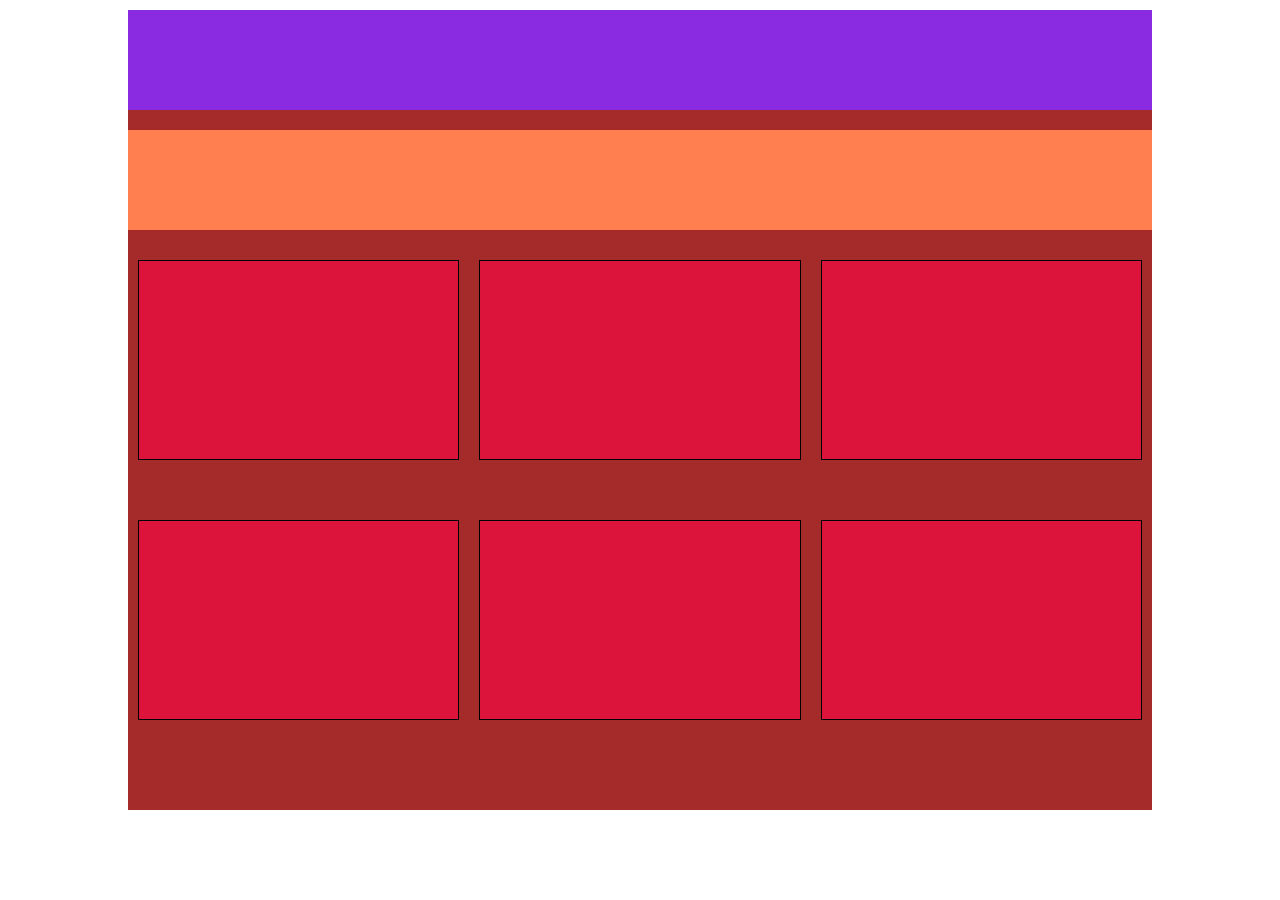
==== index.html @ a703d7e9 "Realizzazione struttura base con debug" ====
<!DOCTYPE html>
<html lang="en">
<head>
    <meta charset="UTF-8">
    <meta http-equiv="X-UA-Compatible" content="IE=edge">
    <meta name="viewport" content="width=device-width, initial-scale=1.0">
    <title>Document</title>
    <link rel="preconnect" href="https://fonts.googleapis.com">
    <link rel="preconnect" href="https://fonts.gstatic.com" crossorigin>
    <link href="https://fonts.googleapis.com/css2?family=Fredoka&family=Fredoka+One&family=Roboto+Condensed:wght@300;700&display=swap" rel="stylesheet">
    <link rel="stylesheet" href="css/style.css">
</head>
<body>
    <div class="container">
        <!-- intestazione -->
        <header>
            
        </header>

        <!-- main -->
        <main>
            <div class="intro">

            </div>

            <!-- section -->
            <section>
                <div class="card">
                </div>

                <div class="card">
                </div>

                <div class="card">
                </div>

                <div class="card">
                </div>

                <div class="card">
                </div>

                <div class="card">
                </div>
            </section>

        </main>
        <!-- chiusura main -->

    </div>
    
        
</body>
</html>
---- css/style.css ----
/* regole generali */
*{
    margin: 0;
    padding: 0;
    box-sizing: border-box;
}

body{
    font-family: 'Fredoka', sans-serif;
    font-family: 'Fredoka One', cursive;
    font-size: 14px;
}

.container{
    width: 80%;
    margin: 10px auto;
    /* debug */
    background-color: brown;
    height: 800px; 
}

/* regole header */
header{
    height: 100px;
    margin-bottom: 20px;
    /* debug */
    background-color: blueviolet;
}



/* regole main */
.intro{
    height: 100px;
    
    /* debug */
    background-color: coral;
}

.card{
    width: calc(100% / 3 - 20px);
    float: left;
    margin: 30px 10px;
    /* debug */
    background-color: crimson;
    height: 200px;
    border: 1px solid black;
}
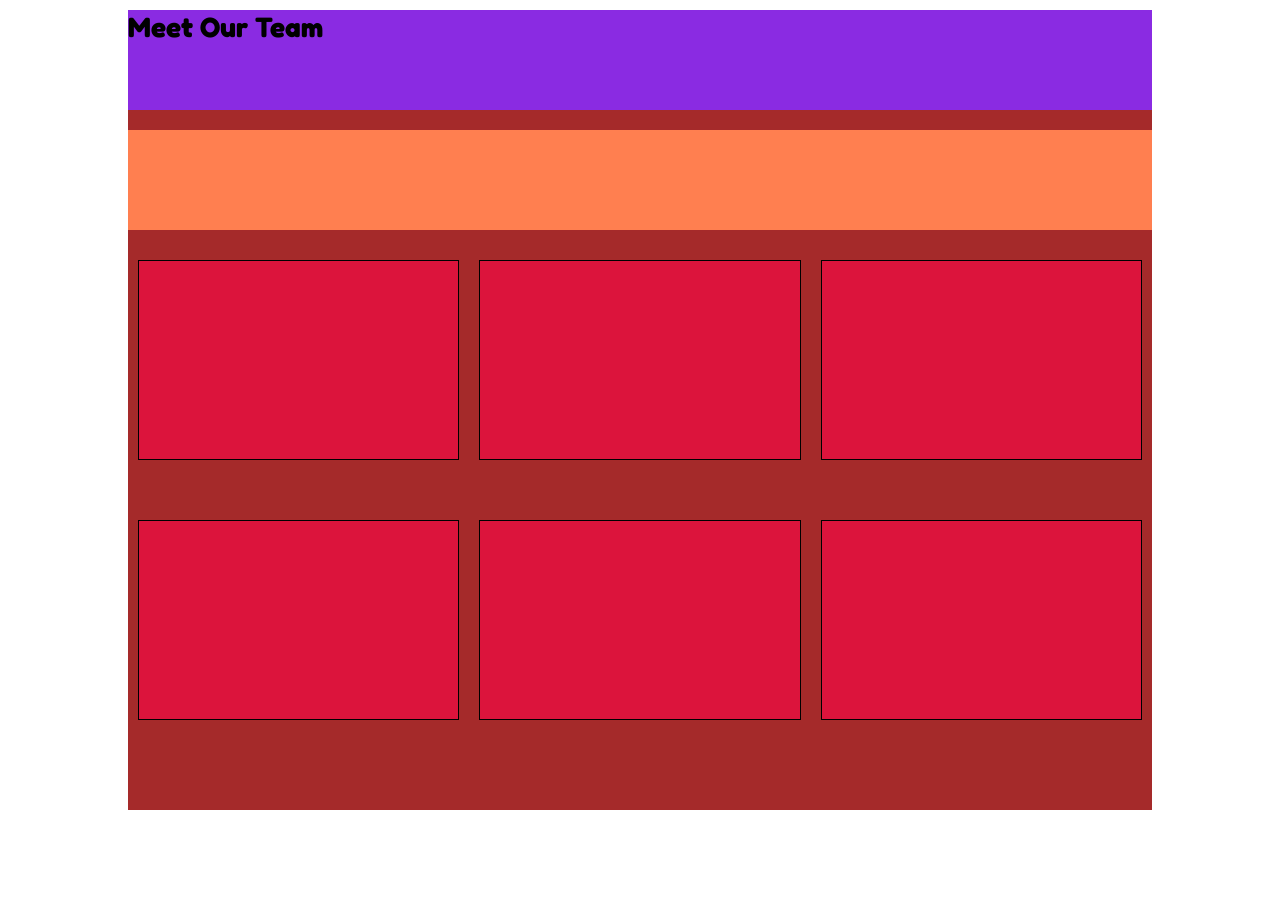
==== commit 7f8e77b7: "realizzazione header" ====
--- a/index.html
+++ b/index.html
@@ -14,7 +14,7 @@
     <div class="container">
         <!-- intestazione -->
         <header>
-            
+            <h1>Meet Our Team</h1>
         </header>
 
         <!-- main -->
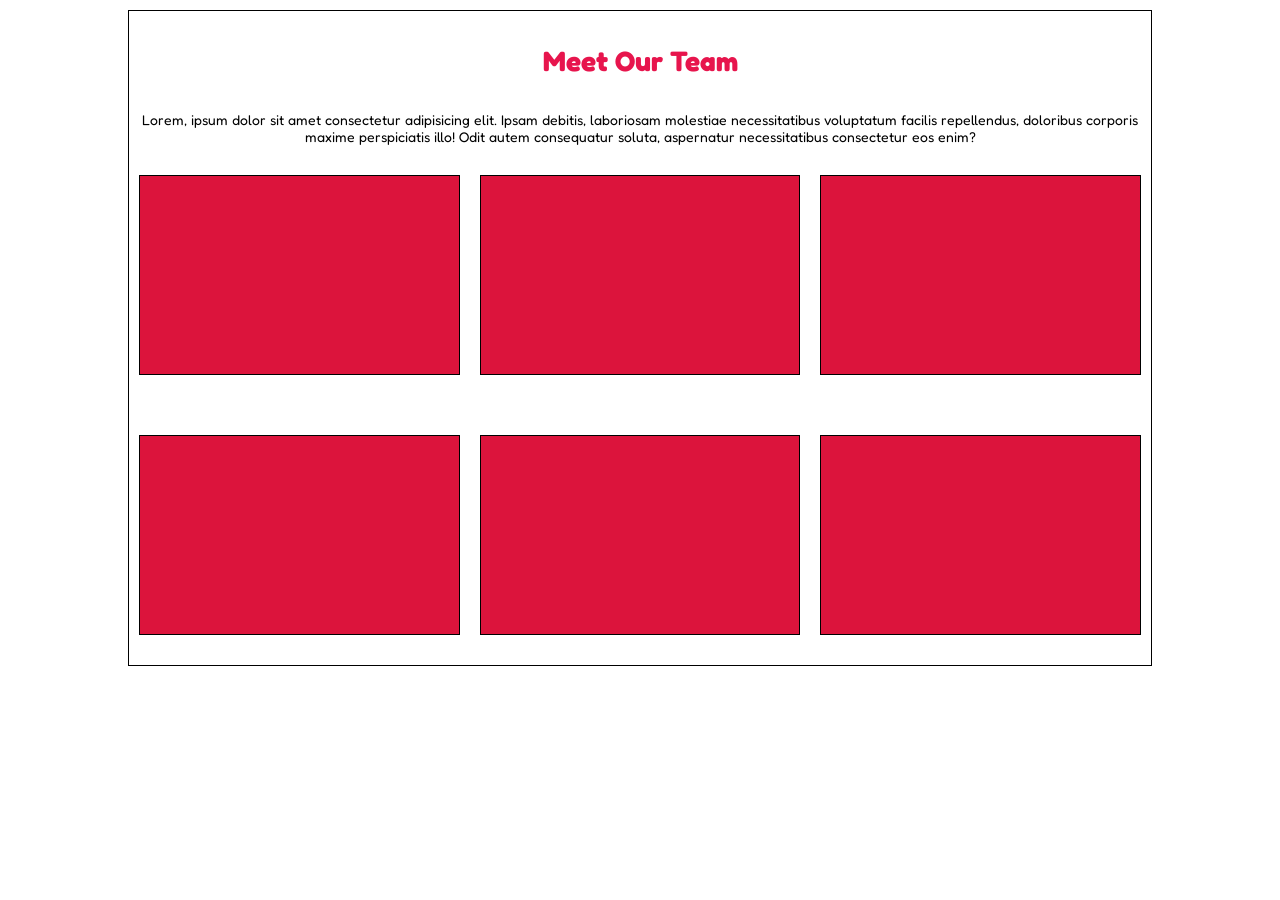
==== commit b0b672d6: "realizzazione section intro" ====
--- a/index.html
+++ b/index.html
@@ -20,7 +20,7 @@
         <!-- main -->
         <main>
             <div class="intro">
-
+                Lorem, ipsum dolor sit amet consectetur adipisicing elit. Ipsam debitis, laboriosam molestiae necessitatibus voluptatum facilis repellendus, doloribus corporis maxime perspiciatis illo! Odit autem consequatur soluta, aspernatur necessitatibus consectetur eos enim?
             </div>
 
             <!-- section -->
--- a/css/style.css
+++ b/css/style.css
@@ -15,26 +15,38 @@
     width: 80%;
     margin: 10px auto;
     /* debug */
-    background-color: brown;
-    height: 800px; 
+    border: 1px solid black;   
+}
+
+main::after{
+    clear: both;
+    content: "";
+    display: table;
 }
 
 /* regole header */
 header{
     height: 100px;
-    margin-bottom: 20px;
-    /* debug */
-    background-color: blueviolet;
 }
 
-
+header h1{
+    color: rgb(231, 21, 77);
+    line-height: 100px;
+    text-align: center;
+}
 
 /* regole main */
+
+section{
+    font-weight: normal;
+}
+
 .intro{
-    height: 100px;
-    
+    text-align: center;
     /* debug */
-    background-color: coral;
+    /* background-color: coral; */
+    /* border: 1px solid black; */
+    /* height: 100px; */
 }
 
 .card{
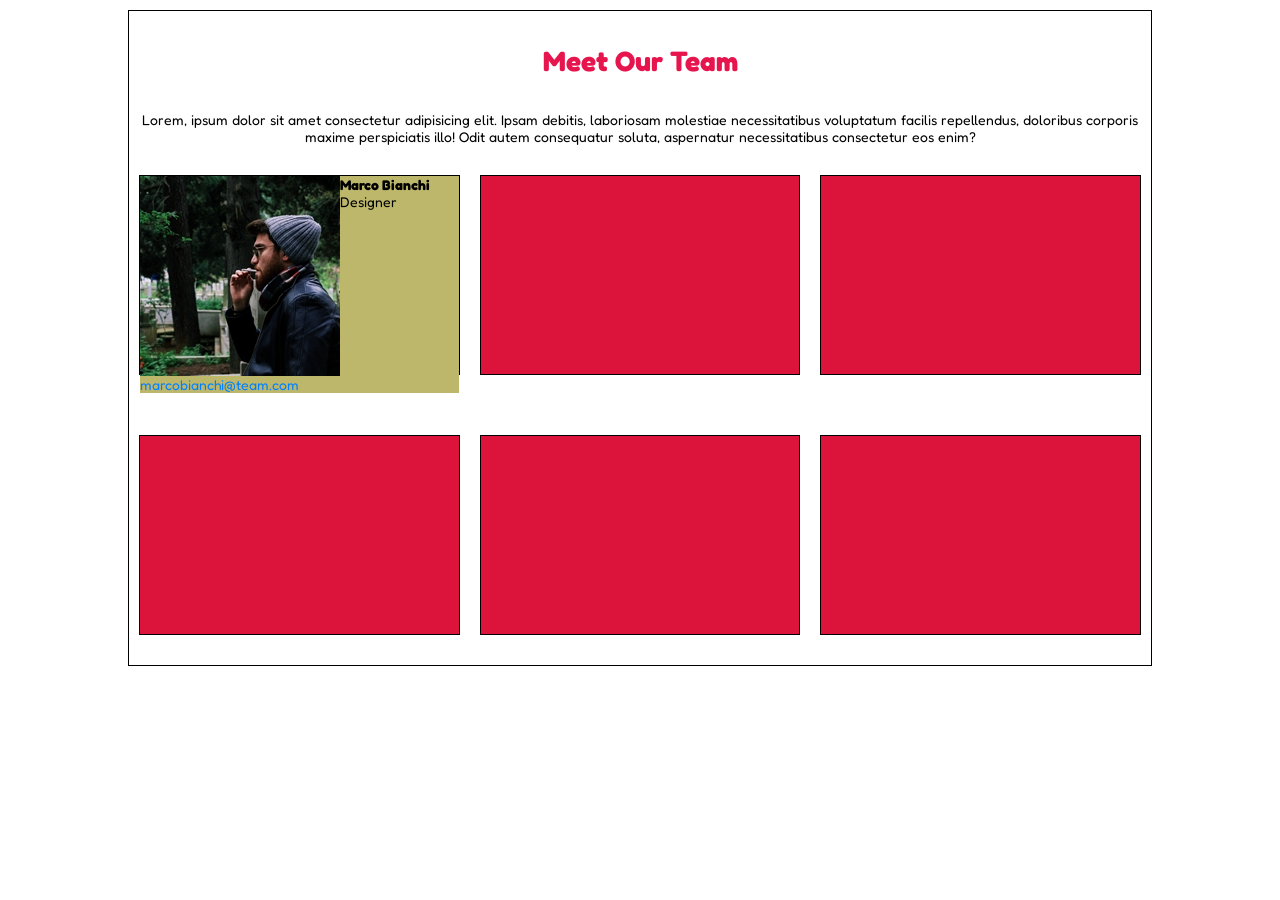
==== commit 21de7dc2: "modifica prima card" ====
--- a/index.html
+++ b/index.html
@@ -26,6 +26,12 @@
             <!-- section -->
             <section>
                 <div class="card">
+                    <img src="img/male1.png" alt="immagine uomo">
+                    <div class="presentazione">
+                        <h4>Marco Bianchi</h4>
+                        Designer
+                        <a href="#">marcobianchi@team.com</a>
+                    </div>
                 </div>
 
                 <div class="card">
--- a/css/style.css
+++ b/css/style.css
@@ -24,6 +24,10 @@
     display: table;
 }
 
+a{
+    text-decoration: none;
+}
+
 /* regole header */
 header{
     height: 100px;
@@ -43,10 +47,6 @@
 
 .intro{
     text-align: center;
-    /* debug */
-    /* background-color: coral; */
-    /* border: 1px solid black; */
-    /* height: 100px; */
 }
 
 .card{
@@ -58,3 +58,15 @@
     height: 200px;
     border: 1px solid black;
 }
+
+.card img{
+    float: left;
+}
+.card a{
+    color: rgb(0, 128, 255);
+    display: block;
+}
+
+.presentazione{
+    background-color: darkkhaki;
+}
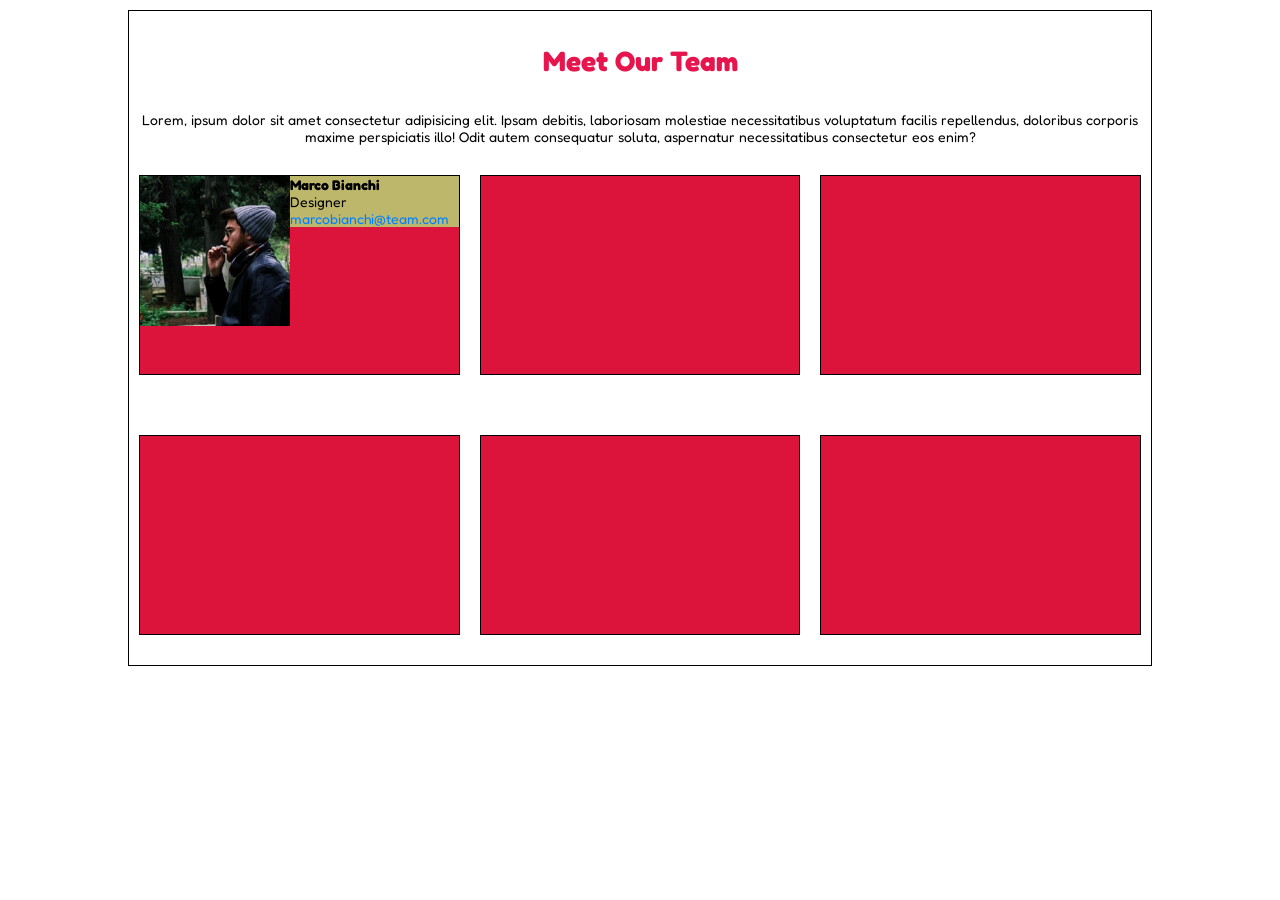
==== commit 8154ce50: "modifiche card" ====
--- a/index.html
+++ b/index.html
@@ -29,7 +29,7 @@
                     <img src="img/male1.png" alt="immagine uomo">
                     <div class="presentazione">
                         <h4>Marco Bianchi</h4>
-                        Designer
+                        <span>Designer</span> 
                         <a href="#">marcobianchi@team.com</a>
                     </div>
                 </div>
--- a/css/style.css
+++ b/css/style.css
@@ -61,6 +61,7 @@
 
 .card img{
     float: left;
+    height: 150px;
 }
 .card a{
     color: rgb(0, 128, 255);
@@ -69,4 +70,10 @@
 
 .presentazione{
     background-color: darkkhaki;
-}+
+}
+
+/* .presentazione span{
+    display: inline-block;
+    padding: 10px 0;
+} */
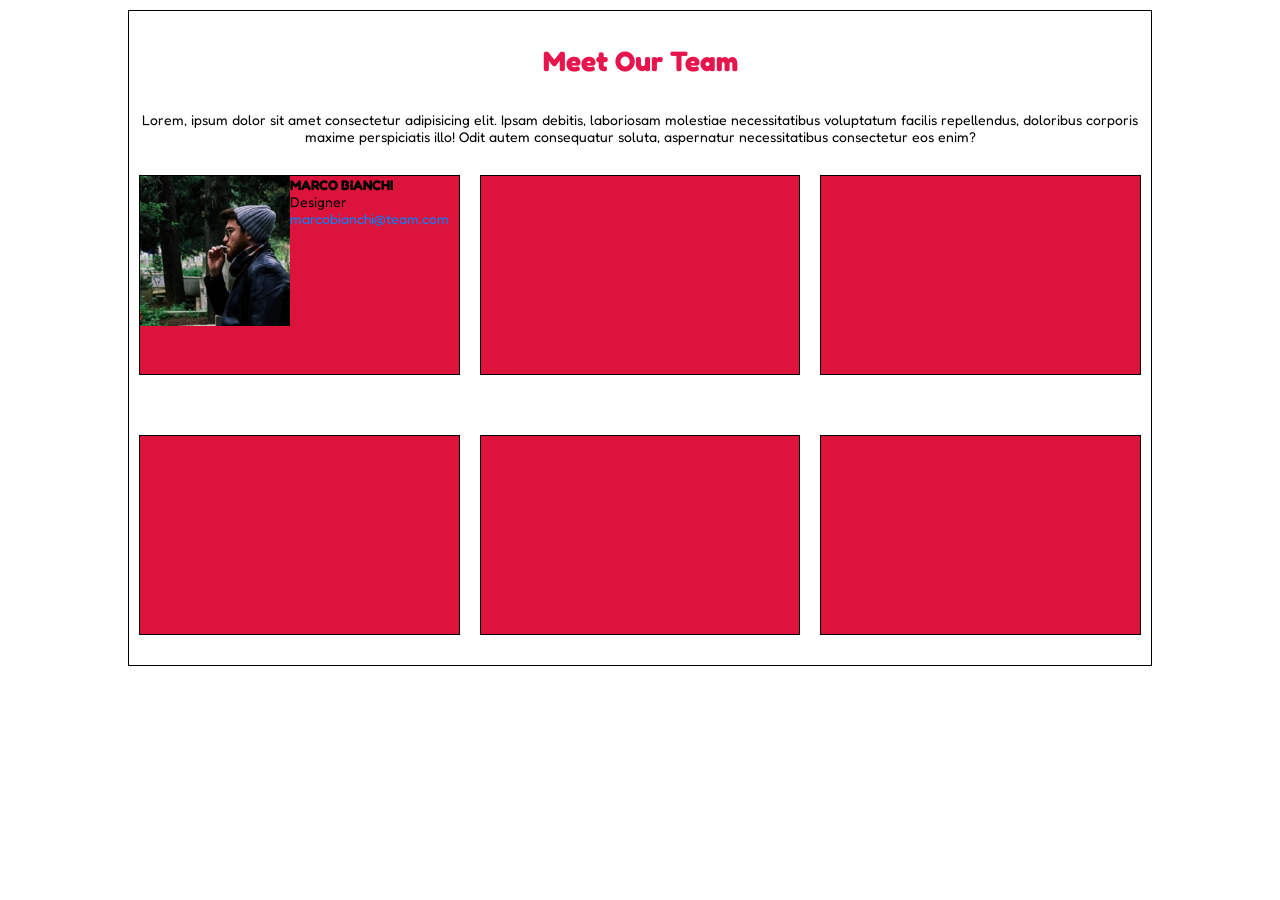
==== commit 889d91fb: "modifiche generali" ====
--- a/index.html
+++ b/index.html
@@ -7,7 +7,7 @@
     <title>Document</title>
     <link rel="preconnect" href="https://fonts.googleapis.com">
     <link rel="preconnect" href="https://fonts.gstatic.com" crossorigin>
-    <link href="https://fonts.googleapis.com/css2?family=Fredoka&family=Fredoka+One&family=Roboto+Condensed:wght@300;700&display=swap" rel="stylesheet">
+    <link href="https://fonts.googleapis.com/css2?family=Fredoka+One&family=Fredoka:wght@300;400&display=swap" rel="stylesheet">
     <link rel="stylesheet" href="css/style.css">
 </head>
 <body>
@@ -27,11 +27,9 @@
             <section>
                 <div class="card">
                     <img src="img/male1.png" alt="immagine uomo">
-                    <div class="presentazione">
-                        <h4>Marco Bianchi</h4>
-                        <span>Designer</span> 
-                        <a href="#">marcobianchi@team.com</a>
-                    </div>
+                    <h4>MARCO BIANCHI</h4>
+                    <span>Designer</span> 
+                    <a href="#">marcobianchi@team.com</a>
                 </div>
 
                 <div class="card">
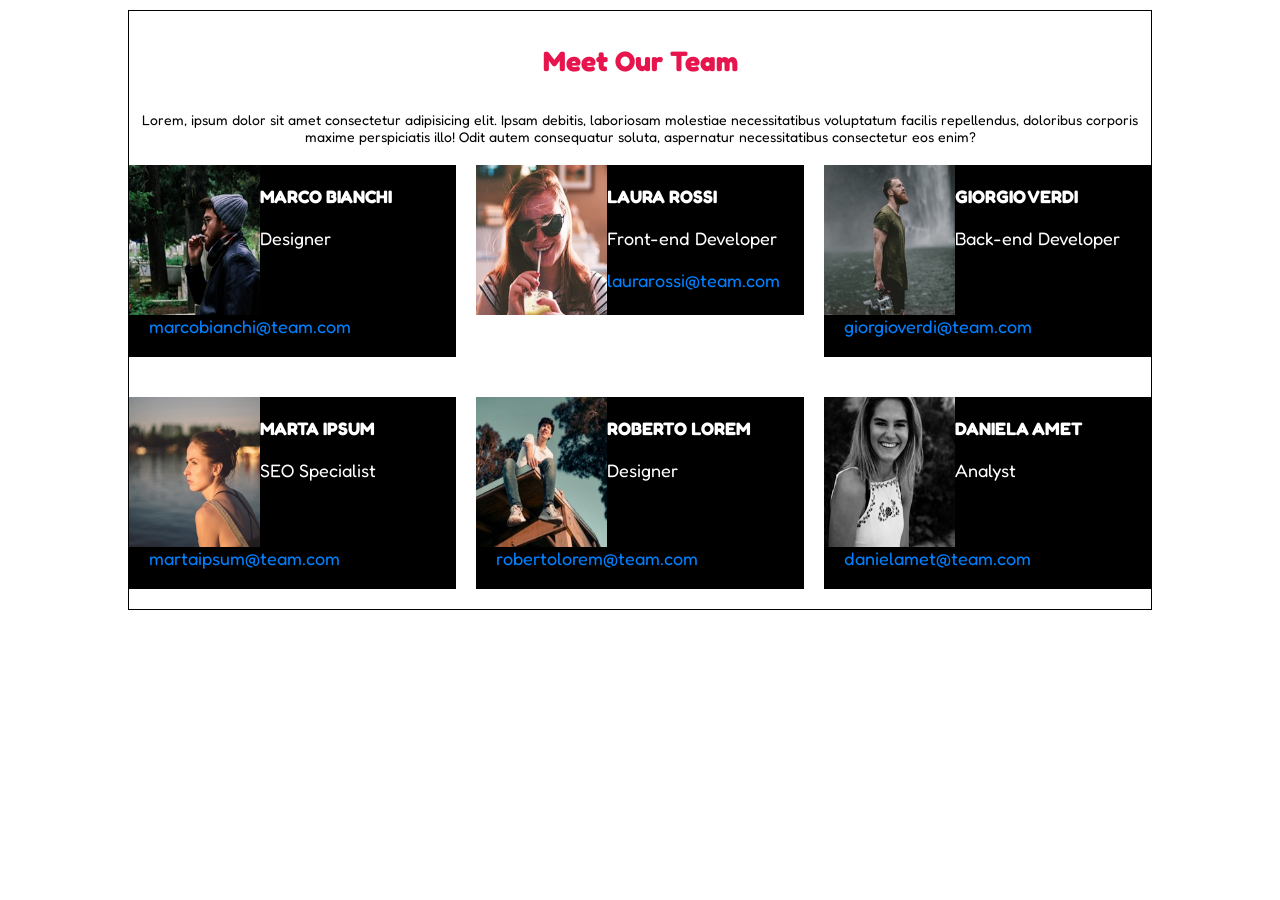
==== commit 81bcdc6b: "creazione cards" ====
--- a/index.html
+++ b/index.html
@@ -27,24 +27,69 @@
             <section>
                 <div class="card">
                     <img src="img/male1.png" alt="immagine uomo">
-                    <h4>MARCO BIANCHI</h4>
-                    <span>Designer</span> 
-                    <a href="#">marcobianchi@team.com</a>
+                    <div class="presentazione">
+                        <h4>MARCO BIANCHI</h4>
+                        <span>Designer</span> 
+                        <a href="#">
+                            marcobianchi@team.com
+                        </a>
+                    </div>
+                    
                 </div>
 
                 <div class="card">
+                    <img src="img/female1.png" alt="immagine donna">
+                    <div class="presentazione">
+                        <h4>LAURA ROSSI</h4>
+                        <span>Front-end Developer</span> 
+                        <a href="#">
+                            laurarossi@team.com
+                        </a>
+                    </div>
                 </div>
 
                 <div class="card">
+                    <img src="img/male2.png" alt="immagine uomo">
+                    <div class="presentazione">
+                        <h4>GIORGIO VERDI</h4>
+                        <span>Back-end Developer</span> 
+                        <a href="#">
+                            giorgioverdi@team.com
+                        </a>
+                    </div>
                 </div>
 
                 <div class="card">
+                    <img src="img/female2.png" alt="immagine donna">
+                    <div class="presentazione">
+                        <h4>MARTA IPSUM</h4>
+                        <span>SEO Specialist</span> 
+                        <a href="#">
+                            martaipsum@team.com
+                        </a>
+                    </div>
                 </div>
 
                 <div class="card">
+                    <img src="img/male3.png" alt="immagine uomo">
+                    <div class="presentazione">
+                        <h4>ROBERTO LOREM</h4>
+                        <span>Designer</span> 
+                        <a href="#">
+                            robertolorem@team.com
+                        </a>
+                    </div>
                 </div>
 
                 <div class="card">
+                    <img src="img/female3.png" alt="immagine uomo">
+                    <div class="presentazione">
+                        <h4>DANIELA AMET</h4>
+                        <span>Analyst</span> 
+                        <a href="#">
+                            danielamet@team.com
+                        </a>
+                    </div>
                 </div>
             </section>
 
--- a/css/style.css
+++ b/css/style.css
@@ -9,6 +9,10 @@
     font-family: 'Fredoka', sans-serif;
     font-family: 'Fredoka One', cursive;
     font-size: 14px;
+}
+
+img{
+    max-width: 100%;
 }
 
 .container{
@@ -40,9 +44,9 @@
 }
 
 /* regole main */
-
-section{
-    font-weight: normal;
+main{
+    margin-left: -10px;
+    margin-right: -10px;
 }
 
 .intro{
@@ -52,28 +56,34 @@
 .card{
     width: calc(100% / 3 - 20px);
     float: left;
-    margin: 30px 10px;
+    margin: 20px 10px;
+    background-color: black;
     /* debug */
-    background-color: crimson;
-    height: 200px;
-    border: 1px solid black;
+    /* height: 200px;
+    border: 1px solid black; */
 }
 
 .card img{
+    width: 40%;
     float: left;
     height: 150px;
 }
+
 .card a{
     color: rgb(0, 128, 255);
     display: block;
 }
 
-.presentazione{
-    background-color: darkkhaki;
-
+.card h4, span{
+    color: white;
 }
 
-/* .presentazione span{
+.presentazione{
+    padding: 20px;
+    font-size: 18px;
+}
+
+.presentazione span{
     display: inline-block;
-    padding: 10px 0;
-} */+    padding: 20px 0;
+}
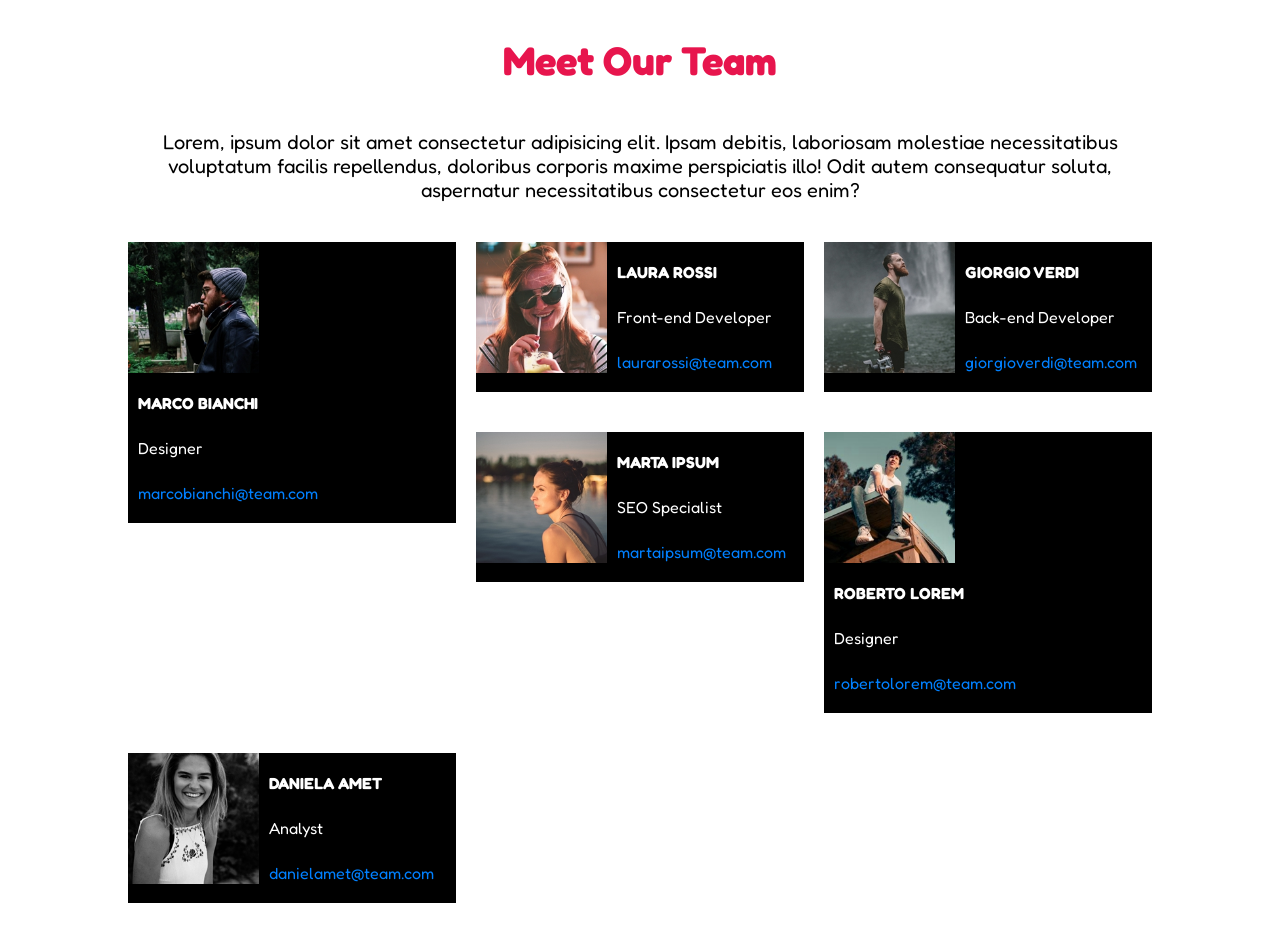
==== commit 4c764b54: "eliminazione spazi vuoti" ====
--- a/index.html
+++ b/index.html
@@ -97,7 +97,6 @@
         <!-- chiusura main -->
 
     </div>
-    
-        
+      
 </body>
 </html>
--- a/css/style.css
+++ b/css/style.css
@@ -7,7 +7,6 @@
 
 body{
     font-family: 'Fredoka', sans-serif;
-    font-family: 'Fredoka One', cursive;
     font-size: 14px;
 }
 
@@ -17,9 +16,7 @@
 
 .container{
     width: 80%;
-    margin: 10px auto;
-    /* debug */
-    border: 1px solid black;   
+    margin: 10px auto;   
 }
 
 main::after{
@@ -33,17 +30,21 @@
 }
 
 /* regole header */
+
 header{
     height: 100px;
 }
 
 header h1{
-    color: rgb(231, 21, 77);
+    font-family: 'Fredoka One', cursive;
+    color: #e7154d;
     line-height: 100px;
     text-align: center;
+    font-size: 40px;
 }
 
 /* regole main */
+
 main{
     margin-left: -10px;
     margin-right: -10px;
@@ -51,6 +52,8 @@
 
 .intro{
     text-align: center;
+    margin: 20px 0;
+    font-size: 20px;
 }
 
 .card{
@@ -58,32 +61,30 @@
     float: left;
     margin: 20px 10px;
     background-color: black;
-    /* debug */
-    /* height: 200px;
-    border: 1px solid black; */
-}
-
-.card img{
-    width: 40%;
-    float: left;
-    height: 150px;
-}
-
-.card a{
-    color: rgb(0, 128, 255);
-    display: block;
 }
 
 .card h4, span{
     color: white;
 }
 
+.card img{
+    width: 40%;
+    height: auto;
+    float: left;
+}
+
 .presentazione{
-    padding: 20px;
-    font-size: 18px;
+    float: left;
+    padding: 20px 10px;
+    font-size: 16px;
 }
 
 .presentazione span{
     display: inline-block;
-    padding: 20px 0;
+    padding: 25px 0;
 }
+
+.presentazione a{
+    color: rgb(0, 128, 255);
+    display: block;
+}
